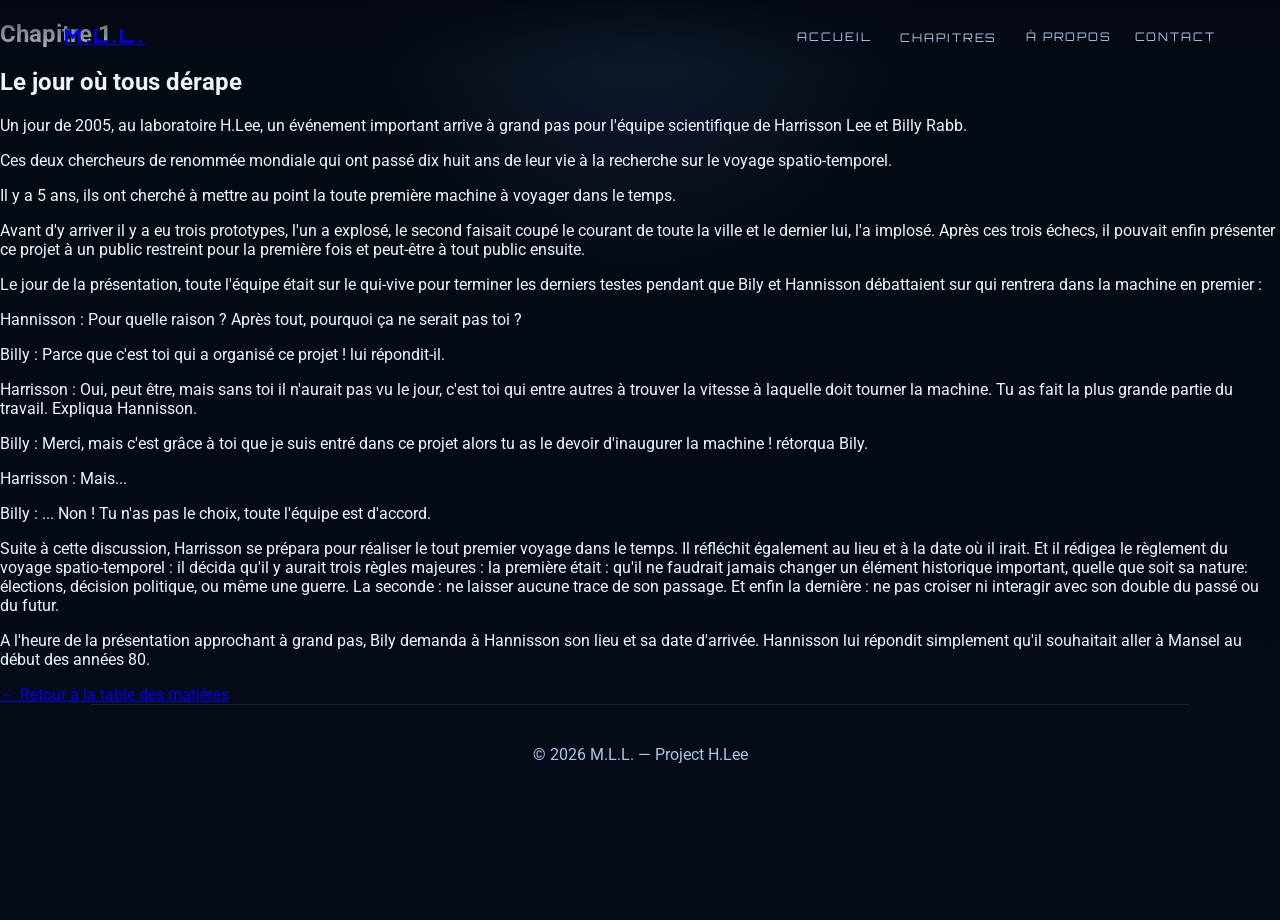
==== chapitre-1.html @ 27de84cd "Créer la page du chapitre 1 - Le jour où tous dérape" ====
<!DOCTYPE html>
<html lang="fr">
  <head>
    <meta charset="UTF-8" />
    <meta name="viewport" content="width=device-width, initial-scale=1.0" />
    <title>Chapitre 1 - Le jour où tous dérape | Project H.Lee</title>
    <meta
      name="description"
      content="Chapitre 1 - Le jour où tous dérape. Project H.Lee, une science-fiction immersive."
    />
    <link rel="preconnect" href="https://fonts.googleapis.com" />
    <link rel="preconnect" href="https://fonts.gstatic.com" crossorigin />
    <link
      href="https://fonts.googleapis.com/css2?family=Orbitron:wght@400;500;700;800;900&family=Roboto:wght@400;500;700&display=swap"
      rel="stylesheet"
    />
    <link rel="stylesheet" href="style.css" />
    <link rel="stylesheet" href="chapter.css" />
  </head>
  <body>
    <div class="page-shell">
      <header class="site-header">
        <a href="index.html" class="brand">M.L.L.</a>
        <nav class="main-nav" aria-label="Navigation principale">
          <a href="index.html#accueil">Accueil</a>
          <div class="chapter-menu">
            <button type="button" class="chapter-menu-button">Chapitres</button>
            <div class="chapter-dropdown" aria-label="Liste des chapitres">
              <a href="chapitre-1.html">01 — Le jour où tous dérape</a>
            </div>
          </div>
          <a href="index.html#a-propos">À propos</a>
          <a href="index.html#contact">Contact</a>
        </nav>
      </header>

      <main>
        <article class="chapter-page">
          <div class="chapter-header">
            <h1>Chapitre 1</h1>
            <h2>Le jour où tous dérape</h2>
          </div>

          <div class="chapter-content">
            <p>
              Un jour de 2005, au laboratoire H.Lee, un événement important arrive à grand pas pour l'équipe scientifique de Harrisson Lee et Billy Rabb.
            </p>

            <p>
              Ces deux chercheurs de renommée mondiale qui ont passé dix huit ans de leur vie à la recherche sur le voyage spatio-temporel.
            </p>

            <p>
              Il y a 5 ans, ils ont cherché à mettre au point la toute première machine à voyager dans le temps.
            </p>

            <p>
              Avant d'y arriver il y a eu trois prototypes, l'un a explosé, le second faisait coupé le courant de toute la ville et le dernier lui, l'a implosé. Après ces trois échecs, il pouvait enfin présenter ce projet à un public restreint pour la première fois et peut-être à tout public ensuite.
            </p>

            <p>
              Le jour de la présentation, toute l'équipe était sur le qui-vive pour terminer les derniers testes pendant que Bily et Hannisson débattaient sur qui rentrera dans la machine en premier :
            </p>

            <div class="dialogue">
              <p><span class="speaker">Hannisson :</span> Pour quelle raison ? Après tout, pourquoi ça ne serait pas toi ?</p>
              <p><span class="speaker">Billy :</span> Parce que c'est toi qui a organisé ce projet ! lui répondit-il.</p>
              <p><span class="speaker">Harrisson :</span> Oui, peut être, mais sans toi il n'aurait pas vu le jour, c'est toi qui entre autres à trouver la vitesse à laquelle doit tourner la machine. Tu as fait la plus grande partie du travail. Expliqua Hannisson.</p>
              <p><span class="speaker">Billy :</span> Merci, mais c'est grâce à toi que je suis entré dans ce projet alors tu as le devoir d'inaugurer la machine ! rétorqua Bily.</p>
              <p><span class="speaker">Harrisson :</span> Mais...</p>
              <p><span class="speaker">Billy :</span> ... Non ! Tu n'as pas le choix, toute l'équipe est d'accord.</p>
            </div>

            <p>
              Suite à cette discussion, Harrisson se prépara pour réaliser le tout premier voyage dans le temps. Il réfléchit également au lieu et à la date où il irait. Et il rédigea le règlement du voyage spatio-temporel : il décida qu'il y aurait trois règles majeures : la première était : qu'il ne faudrait jamais changer un élément historique important, quelle que soit sa nature: élections, décision politique, ou même une guerre. La seconde : ne laisser aucune trace de son passage. Et enfin la dernière : ne pas croiser ni interagir avec son double du passé ou du futur.
            </p>

            <p>
              A l'heure de la présentation approchant à grand pas, Bily demanda à Hannisson son lieu et sa date d'arrivée. Hannisson lui répondit simplement qu'il souhaitait aller à Mansel au début des années 80.
            </p>
          </div>

          <div class="chapter-footer">
            <a href="index.html#chapitres" class="back-link">← Retour à la table des matières</a>
          </div>
        </article>
      </main>

      <footer class="site-footer">
        <p>© 2026 M.L.L. — Project H.Lee</p>
      </footer>
    </div>
  </body>
</html>
---- style.css ----
* {
  box-sizing: border-box;
}

:root {
  --bg-deep: #050b18;
  --bg-mid: #0a1831;
  --panel: rgba(8, 15, 27, 0.7);
  --panel-border: rgba(124, 208, 255, 0.35);
  --text-main: #eef5ff;
  --text-soft: #a8c8eb;
  --cyan: #7fe4ff;
  --cyan-bright: #dff7ff;
  --red: #ff3b3b;
  --shadow: rgba(0, 0, 0, 0.4);
}

html {
  scroll-behavior: smooth;
}

body {
  margin: 0;
  font-family: "Roboto", sans-serif;
  background:
    radial-gradient(circle at top, rgba(76, 112, 182, 0.18), transparent 25%),
    linear-gradient(180deg, #040a13 0%, #050b18 100%);
  color: var(--text-main);
}

img {
  max-width: 100%;
  display: block;
}

.page-shell {
  min-height: 100vh;
}

.site-header {
  position: absolute;
  top: 0;
  left: 0;
  right: 0;
  z-index: 10;
  display: flex;
  justify-content: space-between;
  align-items: center;
  padding: 1.5rem 4rem;
  background: linear-gradient(180deg, rgba(2, 7, 17, 0.82), rgba(2, 7, 17, 0));
}

.brand {
  font-family: "Orbitron", sans-serif;
  font-size: 1.2rem;
  letter-spacing: 0.22rem;
  font-weight: 800;
  text-transform: uppercase;
}

.main-nav {
  display: flex;
  align-items: center;
  gap: 1.4rem;
}

.main-nav a,
.chapter-menu-button {
  color: var(--text-soft);
  text-decoration: none;
  font-size: 0.74rem;
  letter-spacing: 0.12rem;
  text-transform: uppercase;
  transition: color 0.25s ease, transform 0.25s ease;
  background: transparent;
  border: none;
  cursor: pointer;
  font-family: "Orbitron", sans-serif;
}

.main-nav a:hover,
.chapter-menu-button:hover,
.chapter-menu-button:focus-visible {
  color: var(--cyan-bright);
  transform: translateY(-1px);
}

.chapter-menu {
  position: relative;
}

.chapter-dropdown {
  position: absolute;
  top: calc(100% + 0.7rem);
  left: 50%;
  transform: translateX(-50%);
  min-width: 240px;
  padding: 0.7rem;
  background: rgba(5, 12, 22, 0.96);
  border: 1px solid rgba(124, 208, 255, 0.35);
  box-shadow: 0 20px 40px rgba(0, 0, 0, 0.35);
  opacity: 0;
  pointer-events: none;
  transition: opacity 0.25s ease, transform 0.25s ease;
  transform-origin: top center;
}

.chapter-menu:hover .chapter-dropdown,
.chapter-menu:focus-within .chapter-dropdown {
  opacity: 1;
  pointer-events: auto;
  transform: translateX(-50%) translateY(0);
}

.chapter-dropdown a {
  display: block;
  padding: 0.8rem 0.9rem;
  border: 1px solid rgba(124, 208, 255, 0.12);
  background: rgba(16, 28, 46, 0.7);
  color: var(--text-main);
  text-decoration: none;
  font-size: 0.68rem;
  letter-spacing: 0.08rem;
  text-transform: uppercase;
}

.chapter-dropdown a:hover {
  background: rgba(21, 36, 58, 0.9);
  color: var(--cyan-bright);
}

.hero {
  position: relative;
  min-height: 100vh;
  display: flex;
  align-items: center;
  justify-content: center;
  padding: 6rem 2rem 2rem;
  overflow: hidden;
  background:
    linear-gradient(180deg, rgba(2, 8, 18, 0.38), rgba(2, 8, 18, 0.78)),
    url("https://images.unsplash.com/photo-1518770660439-4636190af475?auto=format&fit=crop&w=1600&q=80")
      center/cover no-repeat;
}

.hero::before {
  content: "";
  position: absolute;
  inset: 0;
  background:
    radial-gradient(circle at center, rgba(74, 230, 255, 0.2), transparent 18%),
    radial-gradient(circle at 50% 50%, rgba(255, 90, 90, 0.12), transparent 30%);
  mix-blend-mode: screen;
}

.hero::after {
  content: "";
  position: absolute;
  inset: 12% 18% 8%;
  background: radial-gradient(circle, rgba(91, 185, 255, 0.25), transparent 38%);
  filter: blur(40px);
}

.hero-overlay {
  position: absolute;
  inset: 0;
  background:
    linear-gradient(180deg, rgba(0, 0, 0, 0.18) 0%, rgba(0, 0, 0, 0.6) 100%),
    linear-gradient(90deg, rgba(0, 0, 0, 0.7), rgba(0, 0, 0, 0.15), rgba(0, 0, 0, 0.72));
}

.hero-content {
  position: relative;
  z-index: 2;
  width: min(1100px, 100%);
  text-align: center;
}

.kicker {
  margin: 0 0 1rem;
  color: #f2f7ff;
  font-family: "Orbitron", sans-serif;
  font-size: clamp(0.8rem, 1.3vw, 1.3rem);
  letter-spacing: 0.16rem;
  text-transform: uppercase;
  text-shadow: 0 0 20px rgba(143, 217, 255, 0.5);
}

.hero h1 {
  margin: 0;
  display: flex;
  flex-direction: column;
  align-items: center;
  line-height: 0.9;
  text-transform: uppercase;
  text-shadow: 0 0 20px rgba(11, 12, 18, 0.9);
}

.project {
  font-family: "Orbitron", sans-serif;
  font-size: clamp(4rem, 12vw, 18rem);
  font-weight: 800;
  letter-spacing: 0.06em;
  color: #f3f4f6;
  filter: drop-shadow(0 0 18px rgba(90, 150, 255, 0.2));
}

.title-red {
  font-family: "Orbitron", sans-serif;
  font-size: clamp(4rem, 12vw, 18rem);
  font-weight: 900;
  letter-spacing: 0.04em;
  color: var(--red);
  transform: translateY(-0.08em);
  text-shadow: 0 0 12px rgba(255, 59, 59, 0.5);
}

.genre {
  margin: 1.2rem 0 0;
  font-family: "Orbitron", sans-serif;
  font-size: clamp(1rem, 2vw, 1.7rem);
  letter-spacing: 0.35rem;
  text-transform: uppercase;
  color: #dbebff;
}

.hero-subtext {
  max-width: 760px;
  margin: 1.5rem auto 0;
  color: #dfefff;
  font-size: 1.1rem;
  line-height: 1.8;
  letter-spacing: 0.04em;
}

.book-meta {
  position: relative;
  display: flex;
  justify-content: space-between;
  align-items: flex-end;
  margin-top: 2.2rem;
  min-height: 240px;
}

.meta-card {
  position: absolute;
  bottom: 0;
  display: flex;
  flex-direction: column;
  gap: 0.35rem;
  width: min(280px, 34vw);
  padding: 1rem 1.1rem;
  border: 1px solid var(--panel-border);
  background: rgba(7, 12, 23, 0.6);
  box-shadow: 0 0 30px rgba(18, 116, 255, 0.16);
  backdrop-filter: blur(8px);
}

.meta-card.left {
  left: 0;
}

.meta-card.right {
  right: 0;
}

.meta-card .label,
.meta-card .value {
  font-family: "Orbitron", sans-serif;
  text-transform: uppercase;
}

.meta-card .label {
  color: #cde7ff;
  font-size: 0.68rem;
  letter-spacing: 0.09rem;
}

.meta-card .value {
  color: var(--cyan);
  font-size: 0.8rem;
}

.author-block {
  margin-top: 8.5rem;
  display: flex;
  flex-direction: column;
  align-items: center;
  gap: 0.4rem;
  font-family: "Orbitron", sans-serif;
  text-transform: uppercase;
  letter-spacing: 0.12rem;
}

.author-block span {
  font-size: 0.8rem;
  color: #d9ebff;
}

.author-block strong {
  font-size: clamp(2.5rem, 7vw, 6.2rem);
  font-weight: 800;
  letter-spacing: 0.08em;
  color: #f7faff;
  text-shadow: 0 0 20px rgba(167, 220, 255, 0.35);
}

.section {
  width: min(1100px, calc(100% - 3rem));
  margin: 0 auto;
  padding: 5rem 0;
}

.section-heading {
  margin-bottom: 2rem;
}

.eyebrow {
  margin: 0 0 0.5rem;
  font-family: "Orbitron", sans-serif;
  color: var(--cyan);
  font-size: 0.72rem;
  letter-spacing: 0.18rem;
  text-transform: uppercase;
}

.section-heading h2 {
  margin: 0;
  font-family: "Orbitron", sans-serif;
  font-size: clamp(2rem, 4vw, 3rem);
  color: var(--text-main);
}

.chapter-list {
  display: grid;
  grid-template-columns: 1fr;
  gap: 1.5rem;
}

.chapter-card {
  background: linear-gradient(180deg, rgba(15, 25, 43, 0.94), rgba(8, 13, 23, 0.96));
  border: 1px solid rgba(141, 220, 255, 0.18);
  border-radius: 1.25rem;
  padding: 2rem 1.5rem;
  box-shadow: 0 15px 40px rgba(0, 0, 0, 0.18);
  min-height: 160px;
  display: flex;
  align-items: center;
  justify-content: center;
  text-align: center;
}

.chapter-card.featured {
  background: linear-gradient(180deg, rgba(22, 34, 58, 0.98), rgba(9, 14, 22, 0.95));
  transform: translateY(-8px);
}

.chapter-number {
  display: inline-block;
  margin-bottom: 1rem;
  color: var(--cyan);
  font-family: "Orbitron", sans-serif;
  font-size: 0.72rem;
  letter-spacing: 0.12rem;
  text-transform: uppercase;
}

.chapter-card h3 {
  margin: 0;
  font-family: "Orbitron", sans-serif;
  font-size: clamp(1.5rem, 2vw, 2rem);
}

.about-content {
  display: grid;
  gap: 1rem;
  max-width: 820px;
}

.about-content p {
  margin: 0;
  color: var(--text-soft);
  font-size: 1.08rem;
  line-height: 1.8;
}

.site-footer {
  width: min(1100px, calc(100% - 3rem));
  margin: 0 auto;
  padding: 1.5rem 0 3rem;
  border-top: 1px solid rgba(255, 255, 255, 0.08);
  color: var(--text-soft);
  text-align: center;
}

.site-footer a {
  color: var(--cyan-bright);
  text-decoration: none;
}

@media (max-width: 900px) {
  .site-header {
    padding: 1.2rem 1.5rem;
  }

  .main-nav {
    gap: 1rem;
  }

  .book-meta {
    min-height: 180px;
  }

  .meta-card {
    width: 45%;
  }
}

@media (max-width: 640px) {
  .site-header {
    flex-direction: column;
    gap: 0.8rem;
  }

  .main-nav {
    flex-wrap: wrap;
    justify-content: center;
  }

  .hero {
    padding-top: 8rem;
  }

  .book-meta {
    display: block;
    min-height: auto;
  }

  .meta-card {
    position: static;
    width: 100%;
    margin-top: 1rem;
  }

  .author-block {
    margin-top: 3rem;
  }
}
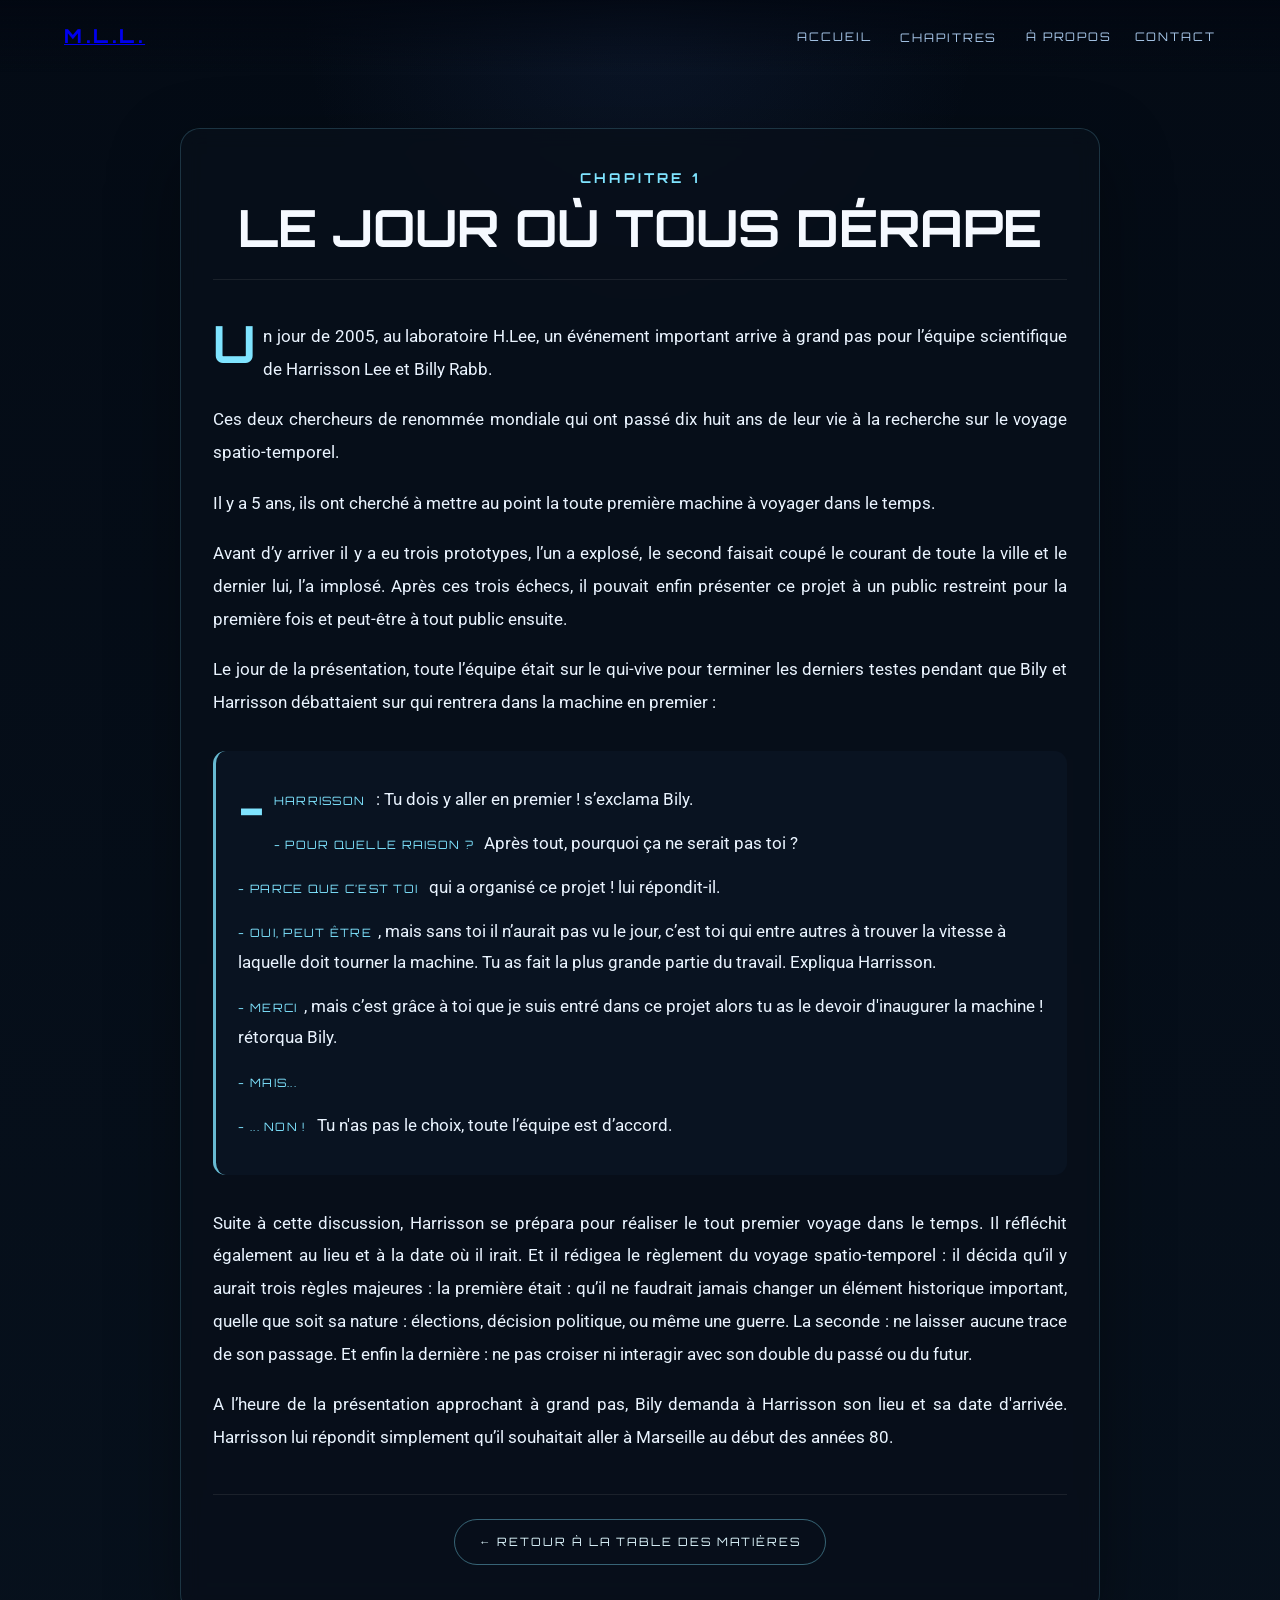
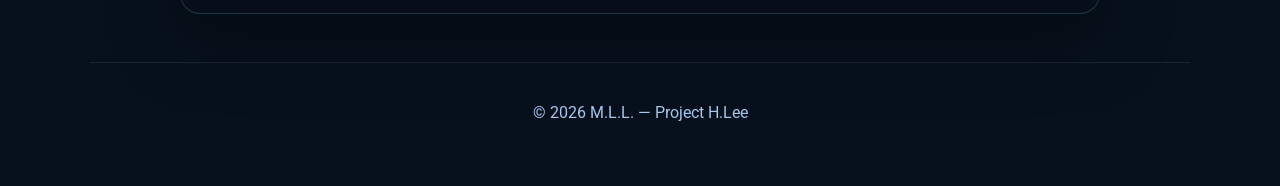
==== commit f13fed10: "Remplacer le texte du chapitre 1 par la version finale fournie par l’auteur" ====
--- a/chapitre-1.html
+++ b/chapitre-1.html
@@ -3,10 +3,10 @@
   <head>
     <meta charset="UTF-8" />
     <meta name="viewport" content="width=device-width, initial-scale=1.0" />
-    <title>Chapitre 1 - Le jour où tous dérape | Project H.Lee</title>
+    <title>Chapitre 1 - Project H.Lee</title>
     <meta
       name="description"
-      content="Chapitre 1 - Le jour où tous dérape. Project H.Lee, une science-fiction immersive."
+      content="Chapitre 1 de Project H.Lee."
     />
     <link rel="preconnect" href="https://fonts.googleapis.com" />
     <link rel="preconnect" href="https://fonts.gstatic.com" crossorigin />
@@ -43,7 +43,7 @@
 
           <div class="chapter-content">
             <p>
-              Un jour de 2005, au laboratoire H.Lee, un événement important arrive à grand pas pour l'équipe scientifique de Harrisson Lee et Billy Rabb.
+              Un jour de 2005, au laboratoire H.Lee, un événement important arrive à grand pas pour l’équipe scientifique de Harrisson Lee et Billy Rabb.
             </p>
 
             <p>
@@ -55,28 +55,29 @@
             </p>
 
             <p>
-              Avant d'y arriver il y a eu trois prototypes, l'un a explosé, le second faisait coupé le courant de toute la ville et le dernier lui, l'a implosé. Après ces trois échecs, il pouvait enfin présenter ce projet à un public restreint pour la première fois et peut-être à tout public ensuite.
+              Avant d’y arriver il y a eu trois prototypes, l’un a explosé, le second faisait coupé le courant de toute la ville et le dernier lui, l’a implosé. Après ces trois échecs, il pouvait enfin présenter ce projet à un public restreint pour la première fois et peut-être à tout public ensuite.
             </p>
 
             <p>
-              Le jour de la présentation, toute l'équipe était sur le qui-vive pour terminer les derniers testes pendant que Bily et Hannisson débattaient sur qui rentrera dans la machine en premier :
+              Le jour de la présentation, toute l’équipe était sur le qui-vive pour terminer les derniers testes pendant que Bily et Harrisson débattaient sur qui rentrera dans la machine en premier :
             </p>
 
             <div class="dialogue">
-              <p><span class="speaker">Hannisson :</span> Pour quelle raison ? Après tout, pourquoi ça ne serait pas toi ?</p>
-              <p><span class="speaker">Billy :</span> Parce que c'est toi qui a organisé ce projet ! lui répondit-il.</p>
-              <p><span class="speaker">Harrisson :</span> Oui, peut être, mais sans toi il n'aurait pas vu le jour, c'est toi qui entre autres à trouver la vitesse à laquelle doit tourner la machine. Tu as fait la plus grande partie du travail. Expliqua Hannisson.</p>
-              <p><span class="speaker">Billy :</span> Merci, mais c'est grâce à toi que je suis entré dans ce projet alors tu as le devoir d'inaugurer la machine ! rétorqua Bily.</p>
-              <p><span class="speaker">Harrisson :</span> Mais...</p>
-              <p><span class="speaker">Billy :</span> ... Non ! Tu n'as pas le choix, toute l'équipe est d'accord.</p>
+              <p><span class="speaker">- Harrisson</span> : Tu dois y aller en premier ! s’exclama Bily.</p>
+              <p><span class="speaker">- Pour quelle raison ?</span> Après tout, pourquoi ça ne serait pas toi ?</p>
+              <p><span class="speaker">- Parce que c’est toi</span> qui a organisé ce projet ! lui répondit-il.</p>
+              <p><span class="speaker">- Oui, peut être</span>, mais sans toi il n’aurait pas vu le jour, c’est toi qui entre autres à trouver la vitesse à laquelle doit tourner la machine. Tu as fait la plus grande partie du travail. Expliqua Harrisson.</p>
+              <p><span class="speaker">- Merci</span>, mais c’est grâce à toi que je suis entré dans ce projet alors tu as le devoir d'inaugurer la machine ! rétorqua Bily.</p>
+              <p><span class="speaker">- Mais...</span></p>
+              <p><span class="speaker">- ... Non !</span> Tu n'as pas le choix, toute l’équipe est d’accord.</p>
             </div>
 
             <p>
-              Suite à cette discussion, Harrisson se prépara pour réaliser le tout premier voyage dans le temps. Il réfléchit également au lieu et à la date où il irait. Et il rédigea le règlement du voyage spatio-temporel : il décida qu'il y aurait trois règles majeures : la première était : qu'il ne faudrait jamais changer un élément historique important, quelle que soit sa nature: élections, décision politique, ou même une guerre. La seconde : ne laisser aucune trace de son passage. Et enfin la dernière : ne pas croiser ni interagir avec son double du passé ou du futur.
+              Suite à cette discussion, Harrisson se prépara pour réaliser le tout premier voyage dans le temps. Il réfléchit également au lieu et à la date où il irait. Et il rédigea le règlement du voyage spatio-temporel : il décida qu’il y aurait trois règles majeures : la première était : qu’il ne faudrait jamais changer un élément historique important, quelle que soit sa nature : élections, décision politique, ou même une guerre. La seconde : ne laisser aucune trace de son passage. Et enfin la dernière : ne pas croiser ni interagir avec son double du passé ou du futur.
             </p>
 
             <p>
-              A l'heure de la présentation approchant à grand pas, Bily demanda à Hannisson son lieu et sa date d'arrivée. Hannisson lui répondit simplement qu'il souhaitait aller à Mansel au début des années 80.
+              A l’heure de la présentation approchant à grand pas, Bily demanda à Harrisson son lieu et sa date d'arrivée. Harrisson lui répondit simplement qu’il souhaitait aller à Marseille au début des années 80.
             </p>
           </div>
 
--- a/style.css
+++ b/style.css
@@ -343,11 +343,17 @@
   border-radius: 1.25rem;
   padding: 2rem 1.5rem;
   box-shadow: 0 15px 40px rgba(0, 0, 0, 0.18);
-  min-height: 160px;
+  min-height: 200px;
   display: flex;
   align-items: center;
   justify-content: center;
   text-align: center;
+  transition: transform 0.3s ease, box-shadow 0.3s ease;
+}
+
+.chapter-card:hover {
+  transform: translateY(-4px);
+  box-shadow: 0 20px 50px rgba(127, 228, 255, 0.15);
 }
 
 .chapter-card.featured {
@@ -355,9 +361,15 @@
   transform: translateY(-8px);
 }
 
+.chapter-card-content {
+  display: flex;
+  flex-direction: column;
+  align-items: center;
+  gap: 1rem;
+}
+
 .chapter-number {
   display: inline-block;
-  margin-bottom: 1rem;
   color: var(--cyan);
   font-family: "Orbitron", sans-serif;
   font-size: 0.72rem;
@@ -369,6 +381,28 @@
   margin: 0;
   font-family: "Orbitron", sans-serif;
   font-size: clamp(1.5rem, 2vw, 2rem);
+}
+
+.read-button {
+  display: inline-block;
+  margin-top: 0.5rem;
+  padding: 0.8rem 1.8rem;
+  background: linear-gradient(135deg, rgba(127, 228, 255, 0.15), rgba(74, 230, 255, 0.1));
+  border: 1px solid var(--cyan);
+  border-radius: 0.6rem;
+  color: var(--cyan-bright);
+  text-decoration: none;
+  font-family: "Orbitron", sans-serif;
+  font-size: 0.7rem;
+  letter-spacing: 0.1rem;
+  text-transform: uppercase;
+  transition: all 0.3s ease;
+}
+
+.read-button:hover {
+  background: linear-gradient(135deg, rgba(127, 228, 255, 0.25), rgba(74, 230, 255, 0.2));
+  box-shadow: 0 0 20px rgba(127, 228, 255, 0.3);
+  transform: translateY(-2px);
 }
 
 .about-content {
--- a/chapter.css
+++ b/chapter.css
@@ -0,0 +1,131 @@
+body {
+  background:
+    radial-gradient(circle at top, rgba(63, 100, 180, 0.12), transparent 18%),
+    linear-gradient(180deg, #040b15 0%, #07111d 100%);
+}
+
+.chapter-page {
+  width: min(920px, calc(100% - 2rem));
+  margin: 8rem auto 3rem;
+  padding: 2.5rem 2rem 3rem;
+  background: rgba(8, 15, 26, 0.82);
+  border: 1px solid rgba(127, 228, 255, 0.18);
+  box-shadow: 0 25px 70px rgba(0, 0, 0, 0.35);
+  border-radius: 1.25rem;
+  backdrop-filter: blur(10px);
+}
+
+.chapter-header {
+  text-align: center;
+  margin-bottom: 2.5rem;
+  padding-bottom: 1.5rem;
+  border-bottom: 1px solid rgba(255, 255, 255, 0.08);
+}
+
+.chapter-header h1,
+.chapter-header h2 {
+  margin: 0;
+  font-family: "Orbitron", sans-serif;
+  text-transform: uppercase;
+}
+
+.chapter-header h1 {
+  color: var(--cyan);
+  letter-spacing: 0.2rem;
+  font-size: 0.85rem;
+  margin-bottom: 0.8rem;
+}
+
+.chapter-header h2 {
+  font-size: clamp(2rem, 4vw, 3.2rem);
+  line-height: 1.1;
+  color: #f5f9ff;
+}
+
+.chapter-content {
+  font-family: "Roboto", sans-serif;
+  color: #eaf4ff;
+  line-height: 1.9;
+  font-size: 1.08rem;
+}
+
+.chapter-content p {
+  margin: 1.1rem 0;
+  text-align: justify;
+}
+
+.chapter-content p:first-of-type::first-letter {
+  float: left;
+  font-family: "Orbitron", sans-serif;
+  font-size: 3.2rem;
+  line-height: 0.9;
+  padding-right: 0.5rem;
+  color: var(--cyan);
+  font-weight: 700;
+}
+
+.dialogue {
+  margin: 2rem 0;
+  padding: 1.3rem 1.4rem;
+  background: rgba(10, 21, 35, 0.9);
+  border-left: 3px solid rgba(127, 228, 255, 0.8);
+  border-radius: 0.8rem;
+}
+
+.dialogue p {
+  margin: 0.8rem 0;
+  line-height: 1.8;
+  text-align: left;
+}
+
+.speaker {
+  font-family: "Orbitron", sans-serif;
+  color: var(--cyan);
+  letter-spacing: 0.08rem;
+  text-transform: uppercase;
+  font-size: 0.72rem;
+  margin-right: 0.4rem;
+}
+
+.chapter-footer {
+  margin-top: 2.5rem;
+  padding-top: 1.5rem;
+  border-top: 1px solid rgba(255, 255, 255, 0.08);
+  display: flex;
+  justify-content: center;
+}
+
+.back-link {
+  display: inline-block;
+  padding: 0.9rem 1.5rem;
+  border: 1px solid rgba(127, 228, 255, 0.4);
+  border-radius: 999px;
+  color: var(--cyan-bright);
+  text-decoration: none;
+  font-family: "Orbitron", sans-serif;
+  font-size: 0.72rem;
+  letter-spacing: 0.12rem;
+  text-transform: uppercase;
+  transition: all 0.25s ease;
+}
+
+.back-link:hover {
+  background: rgba(127, 228, 255, 0.08);
+  box-shadow: 0 0 18px rgba(127, 228, 255, 0.15);
+  transform: translateY(-1px);
+}
+
+@media (max-width: 640px) {
+  .chapter-page {
+    margin-top: 9rem;
+    padding: 1.5rem 1rem 2rem;
+  }
+
+  .chapter-content {
+    font-size: 1rem;
+  }
+
+  .chapter-content p {
+    text-align: left;
+  }
+}
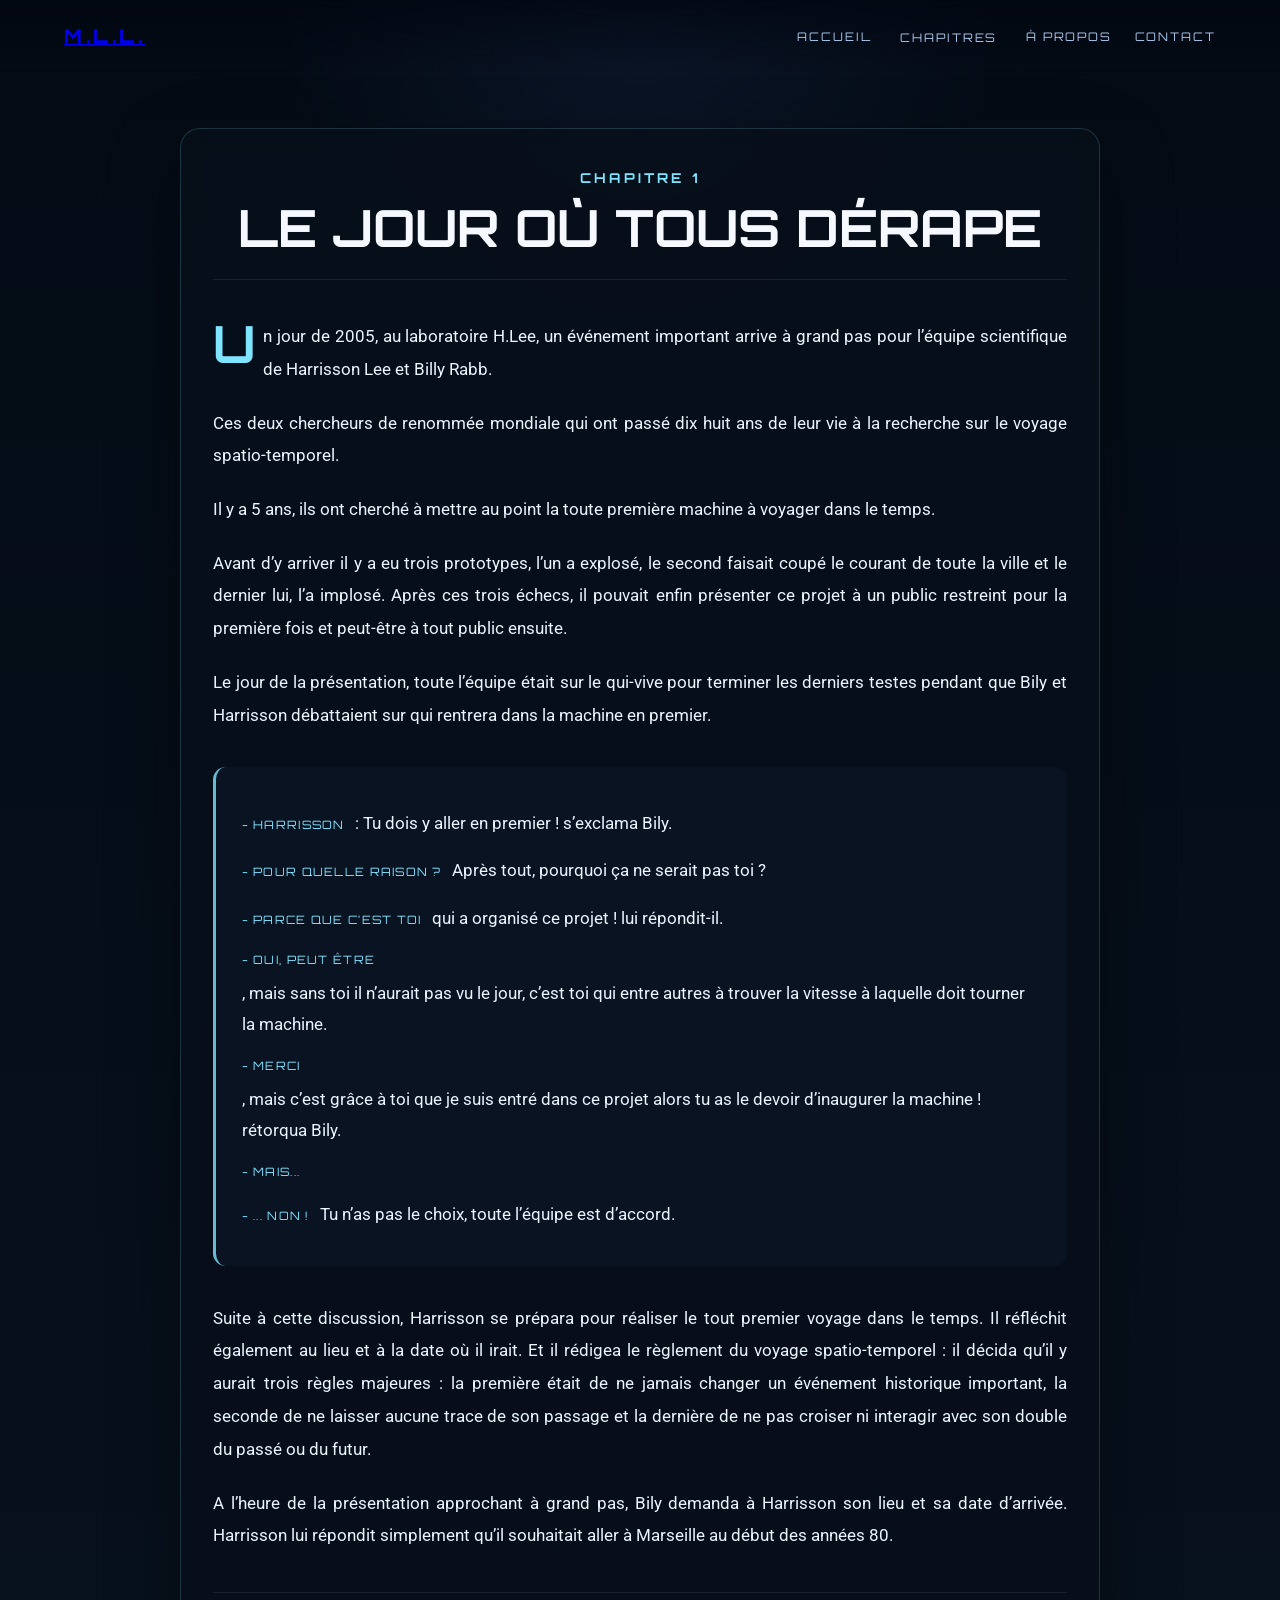
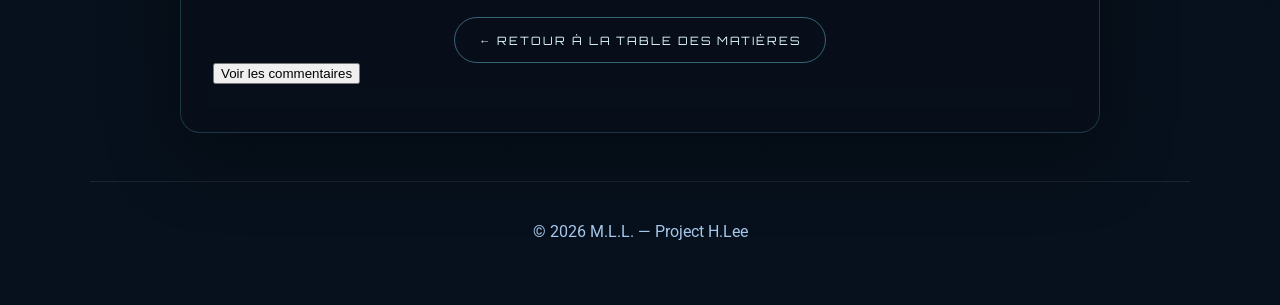
==== commit 14e45a09: "Add a toggle button to reveal the chapter comments" ====
--- a/chapitre-1.html
+++ b/chapitre-1.html
@@ -59,31 +59,61 @@
             </p>
 
             <p>
-              Le jour de la présentation, toute l’équipe était sur le qui-vive pour terminer les derniers testes pendant que Bily et Harrisson débattaient sur qui rentrera dans la machine en premier :
+              Le jour de la présentation, toute l’équipe était sur le qui-vive pour terminer les derniers testes pendant que Bily et Harrisson débattaient sur qui rentrera dans la machine en premier.
             </p>
 
             <div class="dialogue">
               <p><span class="speaker">- Harrisson</span> : Tu dois y aller en premier ! s’exclama Bily.</p>
               <p><span class="speaker">- Pour quelle raison ?</span> Après tout, pourquoi ça ne serait pas toi ?</p>
               <p><span class="speaker">- Parce que c’est toi</span> qui a organisé ce projet ! lui répondit-il.</p>
-              <p><span class="speaker">- Oui, peut être</span>, mais sans toi il n’aurait pas vu le jour, c’est toi qui entre autres à trouver la vitesse à laquelle doit tourner la machine. Tu as fait la plus grande partie du travail. Expliqua Harrisson.</p>
-              <p><span class="speaker">- Merci</span>, mais c’est grâce à toi que je suis entré dans ce projet alors tu as le devoir d'inaugurer la machine ! rétorqua Bily.</p>
+              <p><span class="speaker">- Oui, peut être</span>, mais sans toi il n’aurait pas vu le jour, c’est toi qui entre autres à trouver la vitesse à laquelle doit tourner la machine.</p>
+              <p><span class="speaker">- Merci</span>, mais c’est grâce à toi que je suis entré dans ce projet alors tu as le devoir d’inaugurer la machine ! rétorqua Bily.</p>
               <p><span class="speaker">- Mais...</span></p>
-              <p><span class="speaker">- ... Non !</span> Tu n'as pas le choix, toute l’équipe est d’accord.</p>
+              <p><span class="speaker">- ... Non !</span> Tu n’as pas le choix, toute l’équipe est d’accord.</p>
             </div>
 
             <p>
-              Suite à cette discussion, Harrisson se prépara pour réaliser le tout premier voyage dans le temps. Il réfléchit également au lieu et à la date où il irait. Et il rédigea le règlement du voyage spatio-temporel : il décida qu’il y aurait trois règles majeures : la première était : qu’il ne faudrait jamais changer un élément historique important, quelle que soit sa nature : élections, décision politique, ou même une guerre. La seconde : ne laisser aucune trace de son passage. Et enfin la dernière : ne pas croiser ni interagir avec son double du passé ou du futur.
+              Suite à cette discussion, Harrisson se prépara pour réaliser le tout premier voyage dans le temps. Il réfléchit également au lieu et à la date où il irait. Et il rédigea le règlement du voyage spatio-temporel : il décida qu’il y aurait trois règles majeures : la première était de ne jamais changer un événement historique important, la seconde de ne laisser aucune trace de son passage et la dernière de ne pas croiser ni interagir avec son double du passé ou du futur.
             </p>
 
             <p>
-              A l’heure de la présentation approchant à grand pas, Bily demanda à Harrisson son lieu et sa date d'arrivée. Harrisson lui répondit simplement qu’il souhaitait aller à Marseille au début des années 80.
+              A l’heure de la présentation approchant à grand pas, Bily demanda à Harrisson son lieu et sa date d’arrivée. Harrisson lui répondit simplement qu’il souhaitait aller à Marseille au début des années 80.
             </p>
           </div>
 
           <div class="chapter-footer">
             <a href="index.html#chapitres" class="back-link">← Retour à la table des matières</a>
           </div>
+
+          <div class="comments-toggle-wrap">
+            <button type="button" class="toggle-comments-btn" id="toggle-comments-btn" aria-expanded="false">
+              Voir les commentaires
+            </button>
+          </div>
+
+          <section class="comments-section" id="comments-section" hidden>
+            <div class="comments-header">
+              <h3>Commentaires</h3>
+            </div>
+
+            <div class="comments-list" id="comments-list">
+              <article class="comment-item">
+                <div class="comment-header">
+                  <span class="comment-author">Léa</span>
+                  <span class="comment-rating">★★★★★</span>
+                </div>
+                <p class="comment-text">Le chapitre pose une ambiance très solide. J’ai vraiment envie d’en savoir plus sur la machine à voyager dans le temps.</p>
+              </article>
+
+              <article class="comment-item">
+                <div class="comment-header">
+                  <span class="comment-author">Noah</span>
+                  <span class="comment-rating">★★★★☆</span>
+                </div>
+                <p class="comment-text">Très bon départ, surtout dans le débat entre Harrisson et Billy. L’introduction est claire et immersive.</p>
+              </article>
+            </div>
+          </section>
         </article>
       </main>
 
@@ -91,5 +121,17 @@
         <p>© 2026 M.L.L. — Project H.Lee</p>
       </footer>
     </div>
+
+    <script>
+      const toggleCommentsBtn = document.getElementById('toggle-comments-btn');
+      const commentsSection = document.getElementById('comments-section');
+
+      toggleCommentsBtn.addEventListener('click', () => {
+        const isHidden = commentsSection.hasAttribute('hidden');
+        commentsSection.toggleAttribute('hidden');
+        toggleCommentsBtn.setAttribute('aria-expanded', String(isHidden));
+        toggleCommentsBtn.textContent = isHidden ? 'Masquer les commentaires' : 'Voir les commentaires';
+      });
+    </script>
   </body>
 </html>
--- a/chapter.css
+++ b/chapter.css
@@ -50,7 +50,7 @@
 }
 
 .chapter-content p {
-  margin: 1.1rem 0;
+  margin: 1.3rem 0;
   text-align: justify;
 }
 
@@ -65,17 +65,21 @@
 }
 
 .dialogue {
-  margin: 2rem 0;
-  padding: 1.3rem 1.4rem;
+  margin: 2.2rem 0;
+  padding: 1.6rem 1.6rem 1.3rem;
   background: rgba(10, 21, 35, 0.9);
   border-left: 3px solid rgba(127, 228, 255, 0.8);
   border-radius: 0.8rem;
 }
 
 .dialogue p {
-  margin: 0.8rem 0;
+  margin: 1rem 0;
   line-height: 1.8;
   text-align: left;
+  display: flex;
+  flex-wrap: wrap;
+  gap: 0.45rem;
+  align-items: baseline;
 }
 
 .speaker {
@@ -84,7 +88,8 @@
   letter-spacing: 0.08rem;
   text-transform: uppercase;
   font-size: 0.72rem;
-  margin-right: 0.4rem;
+  margin-right: 0.2rem;
+  white-space: nowrap;
 }
 
 .chapter-footer {
@@ -115,6 +120,200 @@
   transform: translateY(-1px);
 }
 
+.comments-section {
+  margin-top: 3.5rem;
+  padding-top: 2.5rem;
+  border-top: 2px solid rgba(127, 228, 255, 0.25);
+}
+
+.comments-header {
+  text-align: center;
+  margin-bottom: 2rem;
+}
+
+.comments-header h3 {
+  margin: 0 0 0.5rem;
+  font-family: "Orbitron", sans-serif;
+  color: var(--cyan);
+  font-size: 1rem;
+  letter-spacing: 0.15rem;
+  text-transform: uppercase;
+}
+
+.rating-widget {
+  background: rgba(10, 21, 35, 0.8);
+  border: 1px solid rgba(127, 228, 255, 0.2);
+  border-radius: 1rem;
+  padding: 1.5rem;
+  margin-bottom: 2rem;
+  text-align: center;
+}
+
+.rating-widget p {
+  margin: 0 0 1rem;
+  color: #b8d4ff;
+  font-size: 0.95rem;
+  letter-spacing: 0.08rem;
+}
+
+.stars-container {
+  display: flex;
+  justify-content: center;
+  gap: 0.6rem;
+  margin-bottom: 1rem;
+}
+
+.star {
+  font-size: 2.2rem;
+  cursor: pointer;
+  transition: all 0.2s ease;
+  color: rgba(127, 228, 255, 0.4);
+  text-shadow: 0 0 10px rgba(127, 228, 255, 0);
+}
+
+.star:hover,
+.star.active {
+  color: #ffc107;
+  text-shadow: 0 0 15px rgba(255, 193, 7, 0.5);
+  transform: scale(1.15);
+}
+
+.rating-text {
+  font-size: 0.85rem;
+  color: var(--cyan);
+  letter-spacing: 0.08rem;
+  text-transform: uppercase;
+}
+
+.comment-form {
+  background: rgba(10, 21, 35, 0.8);
+  border: 1px solid rgba(127, 228, 255, 0.2);
+  border-radius: 1rem;
+  padding: 1.8rem;
+  margin-bottom: 2rem;
+}
+
+.form-group {
+  margin-bottom: 1.3rem;
+}
+
+.form-group label {
+  display: block;
+  margin-bottom: 0.6rem;
+  color: #b8d4ff;
+  font-size: 0.9rem;
+  letter-spacing: 0.08rem;
+  font-family: "Orbitron", sans-serif;
+  text-transform: uppercase;
+}
+
+.form-group input,
+.form-group textarea {
+  width: 100%;
+  padding: 0.8rem 1rem;
+  background: rgba(5, 12, 22, 0.9);
+  border: 1px solid rgba(127, 228, 255, 0.3);
+  border-radius: 0.5rem;
+  color: #eaf4ff;
+  font-family: "Roboto", sans-serif;
+  font-size: 0.95rem;
+  line-height: 1.5;
+  transition: all 0.25s ease;
+  box-sizing: border-box;
+}
+
+.form-group input::placeholder,
+.form-group textarea::placeholder {
+  color: rgba(168, 200, 235, 0.5);
+}
+
+.form-group input:focus,
+.form-group textarea:focus {
+  outline: none;
+  border-color: var(--cyan);
+  background: rgba(5, 12, 22, 1);
+  box-shadow: 0 0 15px rgba(127, 228, 255, 0.1);
+}
+
+.form-group textarea {
+  resize: vertical;
+  min-height: 120px;
+}
+
+.submit-btn {
+  display: inline-block;
+  padding: 0.9rem 2rem;
+  background: linear-gradient(135deg, rgba(127, 228, 255, 0.2), rgba(74, 230, 255, 0.15));
+  border: 1px solid var(--cyan);
+  border-radius: 0.6rem;
+  color: var(--cyan-bright);
+  font-family: "Orbitron", sans-serif;
+  font-size: 0.8rem;
+  letter-spacing: 0.1rem;
+  text-transform: uppercase;
+  cursor: pointer;
+  transition: all 0.3s ease;
+}
+
+.submit-btn:hover {
+  background: linear-gradient(135deg, rgba(127, 228, 255, 0.3), rgba(74, 230, 255, 0.25));
+  box-shadow: 0 0 20px rgba(127, 228, 255, 0.25);
+  transform: translateY(-2px);
+}
+
+.comments-list {
+  display: grid;
+  gap: 1.5rem;
+}
+
+.comment-item {
+  background: rgba(10, 21, 35, 0.8);
+  border: 1px solid rgba(127, 228, 255, 0.15);
+  border-radius: 0.8rem;
+  padding: 1.3rem;
+  transition: all 0.25s ease;
+}
+
+.comment-item:hover {
+  border-color: rgba(127, 228, 255, 0.3);
+  box-shadow: 0 5px 20px rgba(127, 228, 255, 0.08);
+}
+
+.comment-header {
+  display: flex;
+  justify-content: space-between;
+  align-items: center;
+  margin-bottom: 0.8rem;
+}
+
+.comment-author {
+  font-family: "Orbitron", sans-serif;
+  color: var(--cyan);
+  font-size: 0.85rem;
+  letter-spacing: 0.08rem;
+  text-transform: uppercase;
+}
+
+.comment-rating {
+  display: flex;
+  gap: 0.3rem;
+  font-size: 1.1rem;
+}
+
+.comment-text {
+  margin: 0;
+  color: #eaf4ff;
+  font-size: 0.95rem;
+  line-height: 1.7;
+}
+
+.comment-date {
+  margin-top: 0.7rem;
+  color: rgba(168, 200, 235, 0.6);
+  font-size: 0.75rem;
+  letter-spacing: 0.06rem;
+}
+
 @media (max-width: 640px) {
   .chapter-page {
     margin-top: 9rem;
@@ -128,4 +327,21 @@
   .chapter-content p {
     text-align: left;
   }
-}
+
+  .dialogue {
+    padding-left: 1rem;
+    padding-right: 1rem;
+  }
+
+  .stars-container {
+    gap: 0.4rem;
+  }
+
+  .star {
+    font-size: 1.8rem;
+  }
+
+  .comment-form {
+    padding: 1.2rem;
+  }
+}
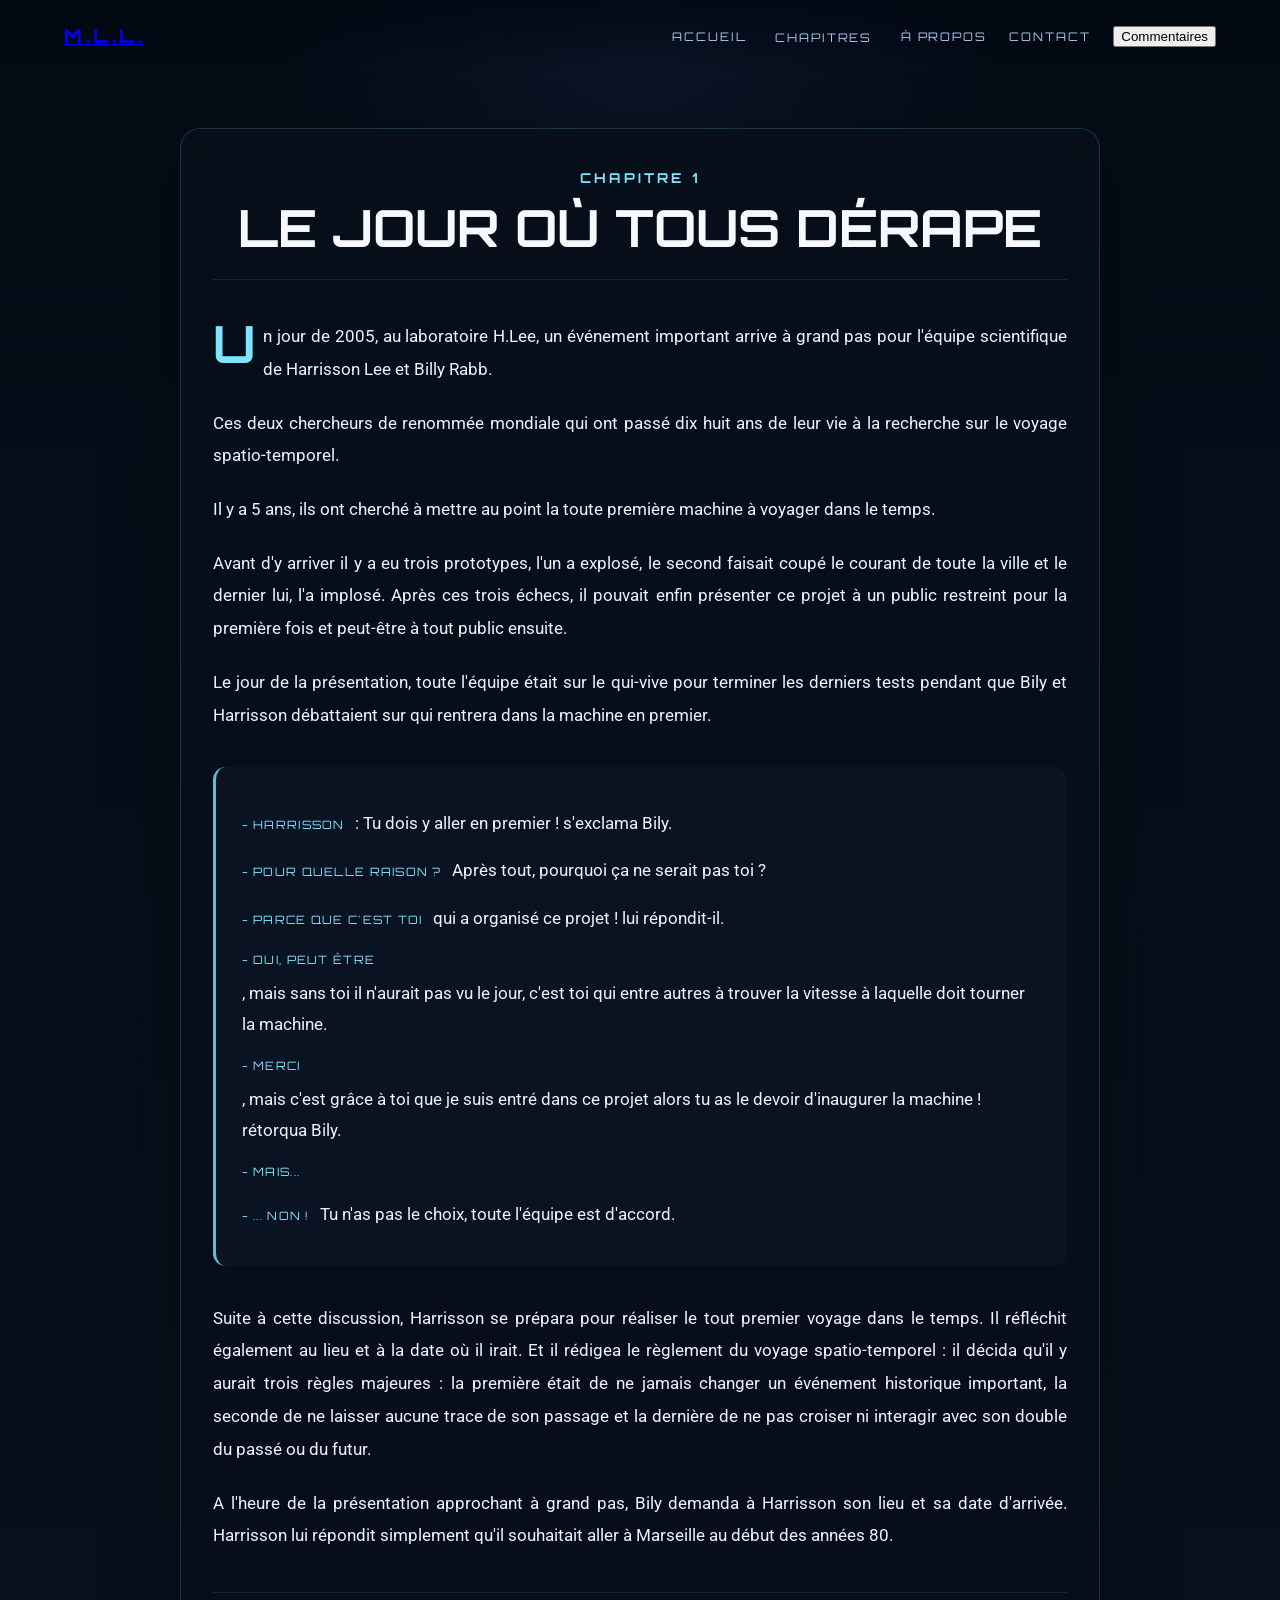
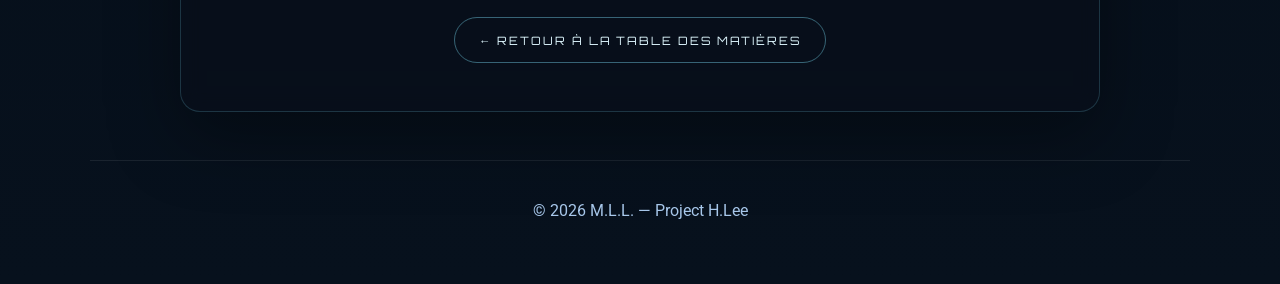
==== commit 7290fa8d: "Move comment button to main navigation header and add interactive comment system with localStorage" ====
--- a/chapitre-1.html
+++ b/chapitre-1.html
@@ -31,6 +31,7 @@
           </div>
           <a href="index.html#a-propos">À propos</a>
           <a href="index.html#contact">Contact</a>
+          <button type="button" class="main-nav-comment-btn" id="header-toggle-comments">Commentaires</button>
         </nav>
       </header>
 
@@ -43,7 +44,7 @@
 
           <div class="chapter-content">
             <p>
-              Un jour de 2005, au laboratoire H.Lee, un événement important arrive à grand pas pour l’équipe scientifique de Harrisson Lee et Billy Rabb.
+              Un jour de 2005, au laboratoire H.Lee, un événement important arrive à grand pas pour l'équipe scientifique de Harrisson Lee et Billy Rabb.
             </p>
 
             <p>
@@ -55,64 +56,67 @@
             </p>
 
             <p>
-              Avant d’y arriver il y a eu trois prototypes, l’un a explosé, le second faisait coupé le courant de toute la ville et le dernier lui, l’a implosé. Après ces trois échecs, il pouvait enfin présenter ce projet à un public restreint pour la première fois et peut-être à tout public ensuite.
-            </p>
-
-            <p>
-              Le jour de la présentation, toute l’équipe était sur le qui-vive pour terminer les derniers testes pendant que Bily et Harrisson débattaient sur qui rentrera dans la machine en premier.
+              Avant d'y arriver il y a eu trois prototypes, l'un a explosé, le second faisait coupé le courant de toute la ville et le dernier lui, l'a implosé. Après ces trois échecs, il pouvait enfin présenter ce projet à un public restreint pour la première fois et peut-être à tout public ensuite.
+            </p>
+
+            <p>
+              Le jour de la présentation, toute l'équipe était sur le qui-vive pour terminer les derniers tests pendant que Bily et Harrisson débattaient sur qui rentrera dans la machine en premier.
             </p>
 
             <div class="dialogue">
-              <p><span class="speaker">- Harrisson</span> : Tu dois y aller en premier ! s’exclama Bily.</p>
+              <p><span class="speaker">- Harrisson</span> : Tu dois y aller en premier ! s'exclama Bily.</p>
               <p><span class="speaker">- Pour quelle raison ?</span> Après tout, pourquoi ça ne serait pas toi ?</p>
-              <p><span class="speaker">- Parce que c’est toi</span> qui a organisé ce projet ! lui répondit-il.</p>
-              <p><span class="speaker">- Oui, peut être</span>, mais sans toi il n’aurait pas vu le jour, c’est toi qui entre autres à trouver la vitesse à laquelle doit tourner la machine.</p>
-              <p><span class="speaker">- Merci</span>, mais c’est grâce à toi que je suis entré dans ce projet alors tu as le devoir d’inaugurer la machine ! rétorqua Bily.</p>
+              <p><span class="speaker">- Parce que c'est toi</span> qui a organisé ce projet ! lui répondit-il.</p>
+              <p><span class="speaker">- Oui, peut être</span>, mais sans toi il n'aurait pas vu le jour, c'est toi qui entre autres à trouver la vitesse à laquelle doit tourner la machine.</p>
+              <p><span class="speaker">- Merci</span>, mais c'est grâce à toi que je suis entré dans ce projet alors tu as le devoir d'inaugurer la machine ! rétorqua Bily.</p>
               <p><span class="speaker">- Mais...</span></p>
-              <p><span class="speaker">- ... Non !</span> Tu n’as pas le choix, toute l’équipe est d’accord.</p>
-            </div>
-
-            <p>
-              Suite à cette discussion, Harrisson se prépara pour réaliser le tout premier voyage dans le temps. Il réfléchit également au lieu et à la date où il irait. Et il rédigea le règlement du voyage spatio-temporel : il décida qu’il y aurait trois règles majeures : la première était de ne jamais changer un événement historique important, la seconde de ne laisser aucune trace de son passage et la dernière de ne pas croiser ni interagir avec son double du passé ou du futur.
-            </p>
-
-            <p>
-              A l’heure de la présentation approchant à grand pas, Bily demanda à Harrisson son lieu et sa date d’arrivée. Harrisson lui répondit simplement qu’il souhaitait aller à Marseille au début des années 80.
+              <p><span class="speaker">- ... Non !</span> Tu n'as pas le choix, toute l'équipe est d'accord.</p>
+            </div>
+
+            <p>
+              Suite à cette discussion, Harrisson se prépara pour réaliser le tout premier voyage dans le temps. Il réfléchit également au lieu et à la date où il irait. Et il rédigea le règlement du voyage spatio-temporel : il décida qu'il y aurait trois règles majeures : la première était de ne jamais changer un événement historique important, la seconde de ne laisser aucune trace de son passage et la dernière de ne pas croiser ni interagir avec son double du passé ou du futur.
+            </p>
+
+            <p>
+              A l'heure de la présentation approchant à grand pas, Bily demanda à Harrisson son lieu et sa date d'arrivée. Harrisson lui répondit simplement qu'il souhaitait aller à Marseille au début des années 80.
             </p>
           </div>
 
           <div class="chapter-footer">
             <a href="index.html#chapitres" class="back-link">← Retour à la table des matières</a>
-          </div>
-
-          <div class="comments-toggle-wrap">
-            <button type="button" class="toggle-comments-btn" id="toggle-comments-btn" aria-expanded="false">
-              Voir les commentaires
-            </button>
           </div>
 
           <section class="comments-section" id="comments-section" hidden>
             <div class="comments-header">
               <h3>Commentaires</h3>
-            </div>
-
-            <div class="comments-list" id="comments-list">
-              <article class="comment-item">
-                <div class="comment-header">
-                  <span class="comment-author">Léa</span>
-                  <span class="comment-rating">★★★★★</span>
-                </div>
-                <p class="comment-text">Le chapitre pose une ambiance très solide. J’ai vraiment envie d’en savoir plus sur la machine à voyager dans le temps.</p>
-              </article>
-
-              <article class="comment-item">
-                <div class="comment-header">
-                  <span class="comment-author">Noah</span>
-                  <span class="comment-rating">★★★★☆</span>
-                </div>
-                <p class="comment-text">Très bon départ, surtout dans le débat entre Harrisson et Billy. L’introduction est claire et immersive.</p>
-              </article>
-            </div>
+              <p>Partage ton avis sur ce chapitre.</p>
+            </div>
+
+            <div class="rating-widget">
+              <p>Ta note :</p>
+              <div class="stars-container" aria-label="Choisir une note">
+                <button class="star" type="button" data-value="1" aria-label="1 étoile">★</button>
+                <button class="star" type="button" data-value="2" aria-label="2 étoiles">★</button>
+                <button class="star" type="button" data-value="3" aria-label="3 étoiles">★</button>
+                <button class="star" type="button" data-value="4" aria-label="4 étoiles">★</button>
+                <button class="star" type="button" data-value="5" aria-label="5 étoiles">★</button>
+              </div>
+              <div class="rating-text" id="rating-text">Aucune note</div>
+            </div>
+
+            <form class="comment-form" id="comment-form">
+              <div class="form-group">
+                <label for="comment-name">Nom</label>
+                <input id="comment-name" type="text" name="name" maxlength="30" placeholder="Ton pseudo" required />
+              </div>
+              <div class="form-group">
+                <label for="comment-text">Commentaire</label>
+                <textarea id="comment-text" name="text" maxlength="280" placeholder="Partage ton avis..." required></textarea>
+              </div>
+              <button type="submit" class="submit-btn">Publier</button>
+            </form>
+
+            <div class="comments-list" id="comments-list"></div>
           </section>
         </article>
       </main>
@@ -123,15 +127,140 @@
     </div>
 
     <script>
-      const toggleCommentsBtn = document.getElementById('toggle-comments-btn');
+      const STORAGE_KEY = 'project-hlee-chap1-comments';
+      const defaultComments = [
+        {
+          name: 'Léa',
+          rating: 5,
+          text: 'Le chapitre pose une ambiance très solide. J'ai vraiment envie d'en savoir plus sur la machine à voyager dans le temps.',
+          date: '2026-10-08T10:00:00Z'
+        },
+        {
+          name: 'Noah',
+          rating: 4,
+          text: 'Très bon départ, surtout dans le débat entre Harrisson et Billy. L'introduction est claire et immersive.',
+          date: '2026-10-08T11:30:00Z'
+        }
+      ];
+
       const commentsSection = document.getElementById('comments-section');
-
-      toggleCommentsBtn.addEventListener('click', () => {
+      const headerToggleBtn = document.getElementById('header-toggle-comments');
+      const commentList = document.getElementById('comments-list');
+      const form = document.getElementById('comment-form');
+      const nameInput = document.getElementById('comment-name');
+      const textInput = document.getElementById('comment-text');
+      const ratingText = document.getElementById('rating-text');
+      const stars = [...document.querySelectorAll('.star')];
+
+      let selectedRating = 0;
+      let comments = JSON.parse(localStorage.getItem(STORAGE_KEY)) || defaultComments;
+
+      function getStarsMarkup(rating) {
+        return '★'.repeat(rating) + '☆'.repeat(5 - rating);
+      }
+
+      function formatDate(dateString) {
+        const date = new Date(dateString);
+        return new Intl.DateTimeFormat('fr-FR', {
+          day: 'numeric',
+          month: 'long',
+          year: 'numeric'
+        }).format(date);
+      }
+
+      function renderComments() {
+        if (!comments.length) {
+          commentList.innerHTML = '<p class="comment-text">Aucun commentaire pour le moment. Soyez le premier à réagir.</p>';
+          return;
+        }
+
+        commentList.innerHTML = comments
+          .slice()
+          .reverse()
+          .map(
+            (comment) => `
+              <article class="comment-item">
+                <div class="comment-header">
+                  <span class="comment-author">${comment.name}</span>
+                  <span class="comment-rating">${getStarsMarkup(comment.rating)}</span>
+                </div>
+                <p class="comment-text">${comment.text}</p>
+                <div class="comment-date">${formatDate(comment.date)}</div>
+              </article>
+            `
+          )
+          .join('');
+      }
+
+      function setRating(value) {
+        selectedRating = value;
+        stars.forEach((star) => {
+          const starValue = Number(star.dataset.value);
+          star.classList.toggle('active', starValue <= value);
+        });
+
+        if (value === 0) {
+          ratingText.textContent = 'Aucune note';
+          return;
+        }
+
+        ratingText.textContent = `${value} ${value > 1 ? 'étoiles' : 'étoile'}`;
+      }
+
+      function toggleComments() {
         const isHidden = commentsSection.hasAttribute('hidden');
         commentsSection.toggleAttribute('hidden');
-        toggleCommentsBtn.setAttribute('aria-expanded', String(isHidden));
-        toggleCommentsBtn.textContent = isHidden ? 'Masquer les commentaires' : 'Voir les commentaires';
+        headerToggleBtn.setAttribute('aria-expanded', String(isHidden));
+        headerToggleBtn.textContent = isHidden ? 'Masquer les commentaires' : 'Commentaires';
+      }
+
+      stars.forEach((star) => {
+        star.addEventListener('click', () => {
+          const value = Number(star.dataset.value);
+          if (selectedRating === value) {
+            selectedRating = 0;
+            setRating(0);
+            return;
+          }
+          setRating(value);
+        });
       });
+
+      headerToggleBtn.addEventListener('click', toggleComments);
+
+      form.addEventListener('submit', (event) => {
+        event.preventDefault();
+
+        const name = nameInput.value.trim();
+        const text = textInput.value.trim();
+
+        if (!selectedRating) {
+          ratingText.textContent = 'Choisis une note';
+          return;
+        }
+
+        if (!name || !text) {
+          return;
+        }
+
+        const newComment = {
+          name,
+          rating: selectedRating,
+          text,
+          date: new Date().toISOString()
+        };
+
+        comments.push(newComment);
+        localStorage.setItem(STORAGE_KEY, JSON.stringify(comments));
+        renderComments();
+
+        form.reset();
+        selectedRating = 0;
+        setRating(0);
+      });
+
+      renderComments();
+      setRating(0);
     </script>
   </body>
 </html>
--- a/chapter.css
+++ b/chapter.css
@@ -120,24 +120,56 @@
   transform: translateY(-1px);
 }
 
+.comments-toggle-wrap {
+  display: flex;
+  justify-content: center;
+  margin-top: 2.5rem;
+}
+
+.toggle-comments-btn {
+  border: 1px solid rgba(127, 228, 255, 0.45);
+  background: rgba(9, 17, 31, 0.9);
+  color: var(--cyan-bright);
+  font-family: "Orbitron", sans-serif;
+  font-size: 0.72rem;
+  letter-spacing: 0.12rem;
+  text-transform: uppercase;
+  padding: 0.9rem 1.5rem;
+  border-radius: 999px;
+  cursor: pointer;
+  transition: all 0.25s ease;
+}
+
+.toggle-comments-btn:hover {
+  background: rgba(127, 228, 255, 0.08);
+  box-shadow: 0 0 18px rgba(127, 228, 255, 0.12);
+  transform: translateY(-1px);
+}
+
 .comments-section {
-  margin-top: 3.5rem;
-  padding-top: 2.5rem;
-  border-top: 2px solid rgba(127, 228, 255, 0.25);
+  margin-top: 2rem;
+  padding-top: 2rem;
+  border-top: 1px solid rgba(127, 228, 255, 0.2);
 }
 
 .comments-header {
   text-align: center;
-  margin-bottom: 2rem;
+  margin-bottom: 1.5rem;
 }
 
 .comments-header h3 {
-  margin: 0 0 0.5rem;
+  margin: 0 0 0.4rem;
   font-family: "Orbitron", sans-serif;
   color: var(--cyan);
   font-size: 1rem;
   letter-spacing: 0.15rem;
   text-transform: uppercase;
+}
+
+.comments-header p {
+  margin: 0;
+  color: #b8d4ff;
+  font-size: 0.9rem;
 }
 
 .rating-widget {
@@ -145,7 +177,7 @@
   border: 1px solid rgba(127, 228, 255, 0.2);
   border-radius: 1rem;
   padding: 1.5rem;
-  margin-bottom: 2rem;
+  margin-bottom: 1.5rem;
   text-align: center;
 }
 
@@ -159,28 +191,31 @@
 .stars-container {
   display: flex;
   justify-content: center;
-  gap: 0.6rem;
-  margin-bottom: 1rem;
+  gap: 0.55rem;
+  margin-bottom: 0.75rem;
 }
 
 .star {
+  background: transparent;
+  border: none;
+  color: rgba(127, 228, 255, 0.4);
   font-size: 2.2rem;
   cursor: pointer;
-  transition: all 0.2s ease;
-  color: rgba(127, 228, 255, 0.4);
-  text-shadow: 0 0 10px rgba(127, 228, 255, 0);
+  line-height: 1;
+  transition: transform 0.2s ease, color 0.2s ease, text-shadow 0.2s ease;
 }
 
 .star:hover,
 .star.active {
   color: #ffc107;
-  text-shadow: 0 0 15px rgba(255, 193, 7, 0.5);
+  text-shadow: 0 0 15px rgba(255, 193, 7, 0.45);
   transform: scale(1.15);
 }
 
 .rating-text {
-  font-size: 0.85rem;
-  color: var(--cyan);
+  min-height: 1.2rem;
+  color: var(--cyan);
+  font-size: 0.8rem;
   letter-spacing: 0.08rem;
   text-transform: uppercase;
 }
@@ -189,17 +224,17 @@
   background: rgba(10, 21, 35, 0.8);
   border: 1px solid rgba(127, 228, 255, 0.2);
   border-radius: 1rem;
-  padding: 1.8rem;
+  padding: 1.6rem;
   margin-bottom: 2rem;
 }
 
 .form-group {
-  margin-bottom: 1.3rem;
+  margin-bottom: 1.2rem;
 }
 
 .form-group label {
   display: block;
-  margin-bottom: 0.6rem;
+  margin-bottom: 0.55rem;
   color: #b8d4ff;
   font-size: 0.9rem;
   letter-spacing: 0.08rem;
@@ -213,12 +248,10 @@
   padding: 0.8rem 1rem;
   background: rgba(5, 12, 22, 0.9);
   border: 1px solid rgba(127, 228, 255, 0.3);
-  border-radius: 0.5rem;
+  border-radius: 0.55rem;
   color: #eaf4ff;
   font-family: "Roboto", sans-serif;
   font-size: 0.95rem;
-  line-height: 1.5;
-  transition: all 0.25s ease;
   box-sizing: border-box;
 }
 
@@ -231,86 +264,78 @@
 .form-group textarea:focus {
   outline: none;
   border-color: var(--cyan);
-  background: rgba(5, 12, 22, 1);
   box-shadow: 0 0 15px rgba(127, 228, 255, 0.1);
 }
 
 .form-group textarea {
+  min-height: 120px;
   resize: vertical;
-  min-height: 120px;
 }
 
 .submit-btn {
   display: inline-block;
-  padding: 0.9rem 2rem;
+  padding: 0.9rem 1.6rem;
+  border: 1px solid var(--cyan);
   background: linear-gradient(135deg, rgba(127, 228, 255, 0.2), rgba(74, 230, 255, 0.15));
-  border: 1px solid var(--cyan);
-  border-radius: 0.6rem;
   color: var(--cyan-bright);
   font-family: "Orbitron", sans-serif;
-  font-size: 0.8rem;
+  font-size: 0.76rem;
   letter-spacing: 0.1rem;
   text-transform: uppercase;
+  border-radius: 0.7rem;
   cursor: pointer;
-  transition: all 0.3s ease;
+  transition: all 0.25s ease;
 }
 
 .submit-btn:hover {
   background: linear-gradient(135deg, rgba(127, 228, 255, 0.3), rgba(74, 230, 255, 0.25));
-  box-shadow: 0 0 20px rgba(127, 228, 255, 0.25);
   transform: translateY(-2px);
+  box-shadow: 0 0 20px rgba(127, 228, 255, 0.18);
 }
 
 .comments-list {
   display: grid;
-  gap: 1.5rem;
+  gap: 1rem;
 }
 
 .comment-item {
   background: rgba(10, 21, 35, 0.8);
   border: 1px solid rgba(127, 228, 255, 0.15);
   border-radius: 0.8rem;
-  padding: 1.3rem;
-  transition: all 0.25s ease;
-}
-
-.comment-item:hover {
-  border-color: rgba(127, 228, 255, 0.3);
-  box-shadow: 0 5px 20px rgba(127, 228, 255, 0.08);
+  padding: 1.2rem 1.1rem;
 }
 
 .comment-header {
   display: flex;
   justify-content: space-between;
   align-items: center;
-  margin-bottom: 0.8rem;
+  gap: 1rem;
+  margin-bottom: 0.7rem;
 }
 
 .comment-author {
   font-family: "Orbitron", sans-serif;
   color: var(--cyan);
-  font-size: 0.85rem;
+  font-size: 0.8rem;
   letter-spacing: 0.08rem;
   text-transform: uppercase;
 }
 
 .comment-rating {
-  display: flex;
-  gap: 0.3rem;
-  font-size: 1.1rem;
+  color: #ffc107;
+  letter-spacing: 0.1rem;
 }
 
 .comment-text {
   margin: 0;
   color: #eaf4ff;
-  font-size: 0.95rem;
   line-height: 1.7;
 }
 
 .comment-date {
-  margin-top: 0.7rem;
-  color: rgba(168, 200, 235, 0.6);
-  font-size: 0.75rem;
+  margin-top: 0.75rem;
+  color: rgba(168, 200, 235, 0.7);
+  font-size: 0.72rem;
   letter-spacing: 0.06rem;
 }
 
@@ -333,10 +358,6 @@
     padding-right: 1rem;
   }
 
-  .stars-container {
-    gap: 0.4rem;
-  }
-
   .star {
     font-size: 1.8rem;
   }
